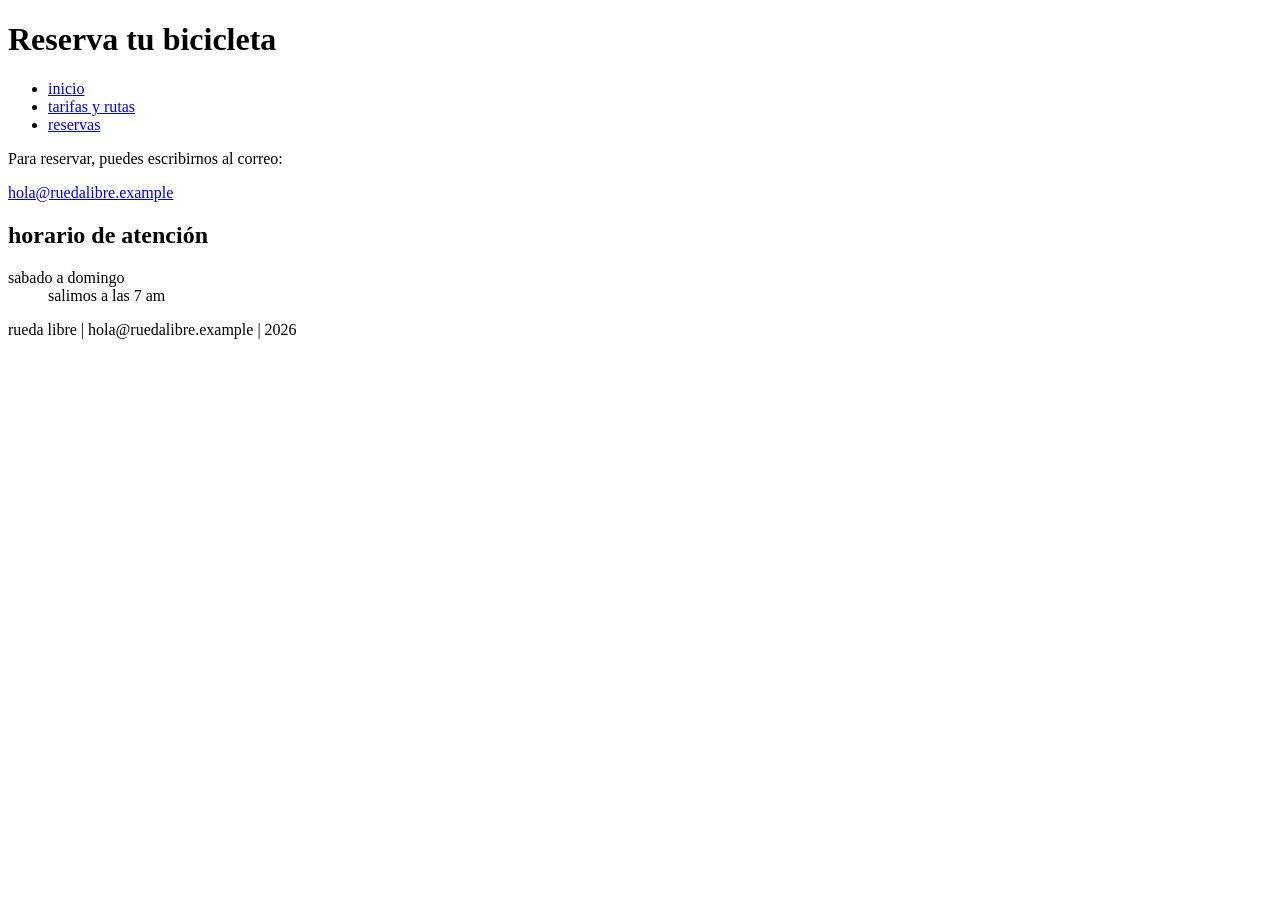
==== paginas/reservas.html @ 431dfe0e "mini retos 1 al 4: rueda libre v0.1" ====
<!DOCTYPE html>
<html lang="es">
<head>
    <meta charset="UTF-8">
    <meta name="viewport" content="width=device-width, initial-scale=1.0">
    <meta name="description" content="Información para reservar bicicletas en Rueda Libre">
    <title>Rueda Libre | Reservas</title>
</head>
<body>

    <h1>Reserva tu bicicleta</h1>

    <ul>
        <li><a href="../index.html">inicio</a></li>
        <li><a href="tarifas.html">tarifas y rutas</a></li>
        <li><a href="reservas.html">reservas</a></li>
    </ul>

    <p>Para reservar, puedes escribirnos al correo:</p>
    <p><a href="mailto:hola@ruedalibre.example">hola@ruedalibre.example</a></p>

    <h2>horario de atención</h2>

    <dl>
        <dt> sabado a domingo </dt>
          <dd>salimos a las 7 am </dd>
    </dl>

    <footer>
        <p>rueda libre | hola@ruedalibre.example | 2026</p>
    </footer>

</body>
</html>
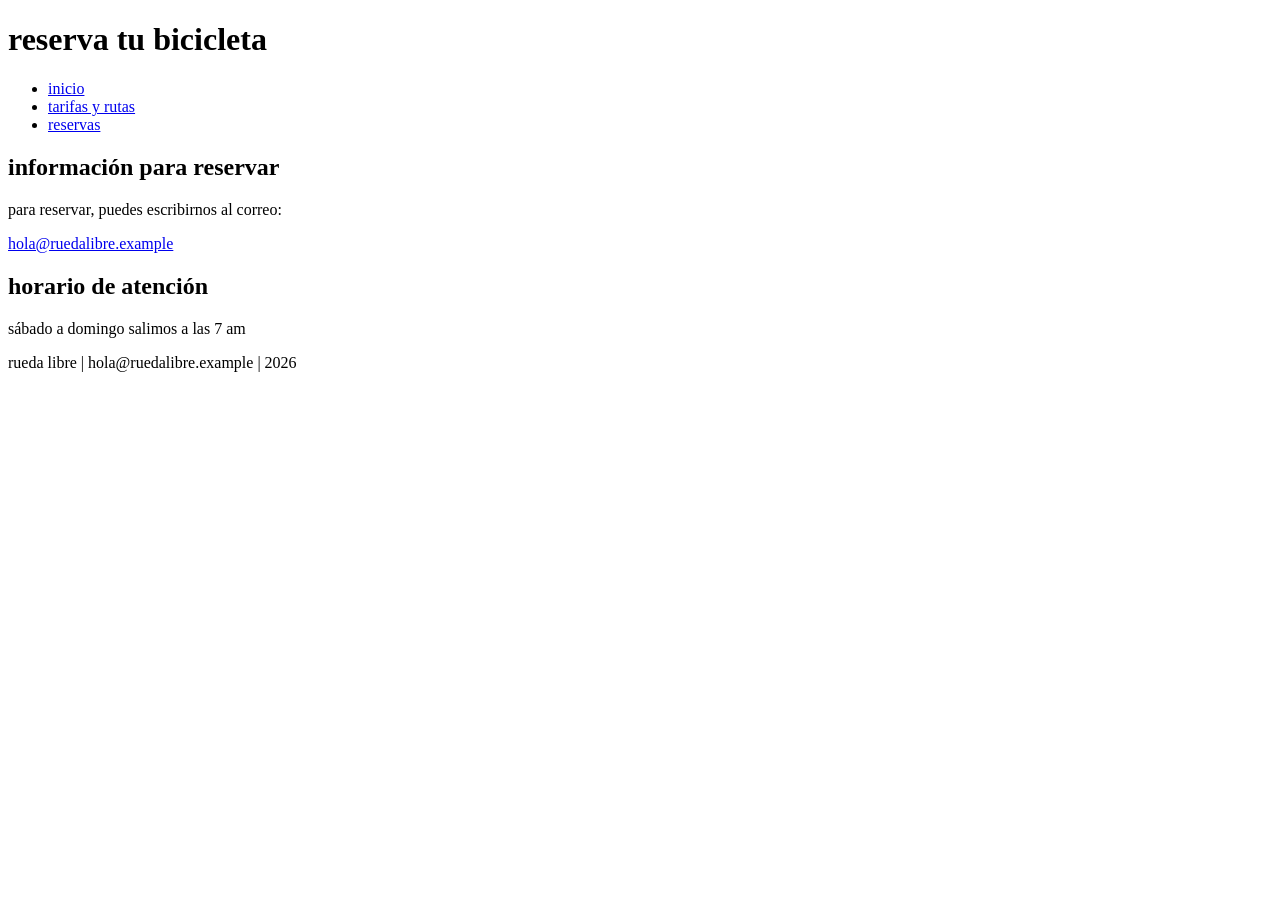
==== commit 44a6f38a: "mini reto 5 estructura semantica" ====
--- a/paginas/reservas.html
+++ b/paginas/reservas.html
@@ -1,3 +1,4 @@
+
 <!DOCTYPE html>
 <html lang="es">
 <head>
@@ -5,30 +6,46 @@
     <meta name="viewport" content="width=device-width, initial-scale=1.0">
     <meta name="description" content="Información para reservar bicicletas en Rueda Libre">
     <title>Rueda Libre | Reservas</title>
+    <link rel="stylesheet" href="../css/styles.css">
 </head>
 <body>
 
-    <h1>Reserva tu bicicleta</h1>
+    <header>
+        <h1>reserva tu bicicleta</h1>
 
-    <ul>
-        <li><a href="../index.html">inicio</a></li>
-        <li><a href="tarifas.html">tarifas y rutas</a></li>
-        <li><a href="reservas.html">reservas</a></li>
-    </ul>
+        <nav>
+            <ul>
+                <li><a href="../index.html">inicio</a></li>
+                <li><a href="tarifas.html">tarifas y rutas</a></li>
+                <li><a href="reservas.html">reservas</a></li>
+            </ul>
+        </nav>
+    </header>
 
-    <p>Para reservar, puedes escribirnos al correo:</p>
-    <p><a href="mailto:hola@ruedalibre.example">hola@ruedalibre.example</a></p>
+    <main>
+        <section>
+            <h2>información para reservar</h2>
+            <p>para reservar, puedes escribirnos al correo:</p>
+            <p><a href="mailto:hola@ruedalibre.example">hola@ruedalibre.example</a></p>
+        </section>
 
-    <h2>horario de atención</h2>
+        <aside>
+            <h2>horario de atención</h2>
 
-    <dl>
-        <dt> sabado a domingo </dt>
-          <dd>salimos a las 7 am </dd>
-    </dl>
+            <dl>
+                <dh>sábado a domingo</dh>
+                <dh>salimos a las 7 am</dh>
+            
+            </dl>
+        </aside>
+    </main>
 
     <footer>
         <p>rueda libre | hola@ruedalibre.example | 2026</p>
     </footer>
 
 </body>
-</html>
+  
+  </html>
+
+
--- a/css/styles.css
+++ b/css/styles.css
@@ -0,0 +1,18 @@
+table {
+    width: 100%;
+    border-collapse: collapse;
+}
+
+th, td {
+ border: 1px solid black;    
+    padding: 10px;
+    text-align: center;
+}
+
+th {
+ background-color: lightgray;
+}
+caption {
+    margin-bottom: 12px;
+    font-weight: bold;
+}
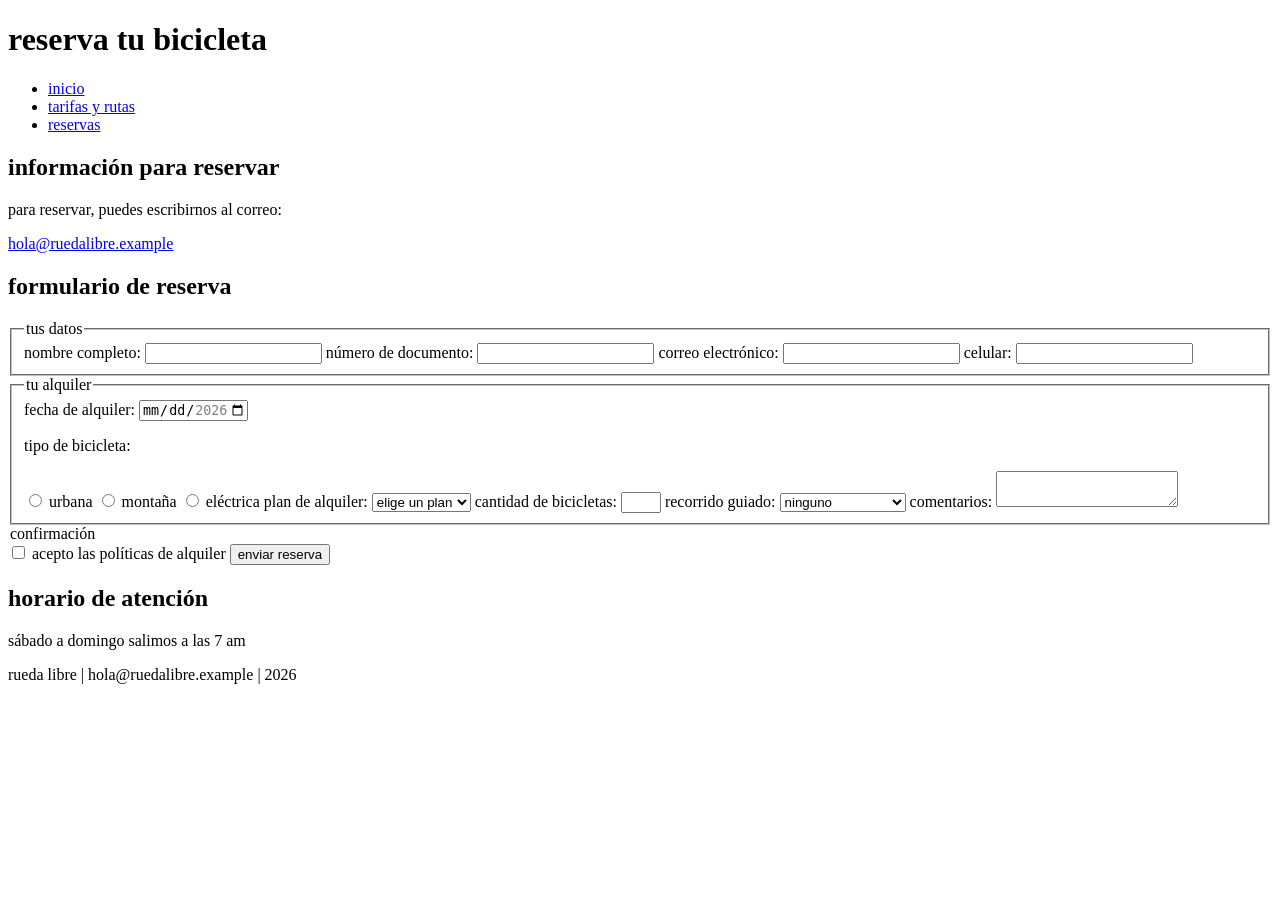
==== commit 8de920cb: "mini reto 6 formulario de reservas" ====
--- a/paginas/reservas.html
+++ b/paginas/reservas.html
@@ -28,6 +28,76 @@
             <p>para reservar, puedes escribirnos al correo:</p>
             <p><a href="mailto:hola@ruedalibre.example">hola@ruedalibre.example</a></p>
         </section>
+            
+        <h2>formulario de reserva</h2>
+
+        <form action="#" method="post">
+            <fieldset>
+                <legend>tus datos</legend>
+
+                <label for="nombre">nombre completo:</label>
+                <input type="text" id="nombre" name="nombre" required minlength="3">
+
+                <label for="documento">número de documento:</label>
+                <input type="text" id="documento" name="documento" required pattern="[0-9]{6,10}">
+
+                <label for="correo">correo electrónico:</label>
+                <input type="email" id="correo" name="correo" required>
+
+                <label for="celular">celular:</label>
+                <input type="tel" id="celular" name="celular" required pattern="3[0-9]{9}">
+            </fieldset>
+
+            <fieldset>
+                <legend>tu alquiler</legend>
+
+                <label for="fecha">fecha de alquiler:</label>
+                <input type="date" id="fecha" name="fecha" required min="2026-11-01" max="2026-12-31">
+
+                <p>tipo de bicicleta:</p>
+
+                <input type="radio" id="urbana" name="bicicleta" value="urbana" required>
+                <label for="urbana">urbana</label>
+
+                <input type="radio" id="montaña" name="bicicleta" value="montaña">
+                <label for="montaña">montaña</label>
+
+                <input type="radio" id="electrica" name="bicicleta" value="electrica">
+                <label for="electrica">eléctrica</label>
+
+                <label for="plan">plan de alquiler:</label>
+                <select id="plan" name="plan" required>
+                    <option value="">elige un plan</option>
+                    <option value="1 hora">1 hora</option>
+                    <option value="medio día">medio día</option>
+                    <option value="día completo">día completo</option>
+                </select>
+
+                <label for="cantidad">cantidad de bicicletas:</label>
+                <input type="number" id="cantidad" name="cantidad" min="1" max="6" required>
+
+                <label for="recorrido">recorrido guiado:</label>
+                <select id="recorrido" name="recorrido">
+                    <option value="ninguno">ninguno</option>
+                    <option value="río y parques">río y parques</option>
+                    <option value="sabores de barrio">sabores de barrio</option>
+                    <option value="reto las palmas">reto las palmas</option>
+                </select>
+
+                <label for="comentarios">comentarios:</label>
+                <textarea id="comentarios" name="comentarios" maxlength="300"></textarea>
+            </fieldset>
+
+                <legend>confirmación</legend>
+
+                <input type="checkbox" id="politicas" name="politicas" required>
+                <label for="politicas">acepto las políticas de alquiler</label>
+            </fieldset>
+
+            <button type="submit">enviar reserva</button>
+        </form>
+    </section>
+
 
         <aside>
             <h2>horario de atención</h2>
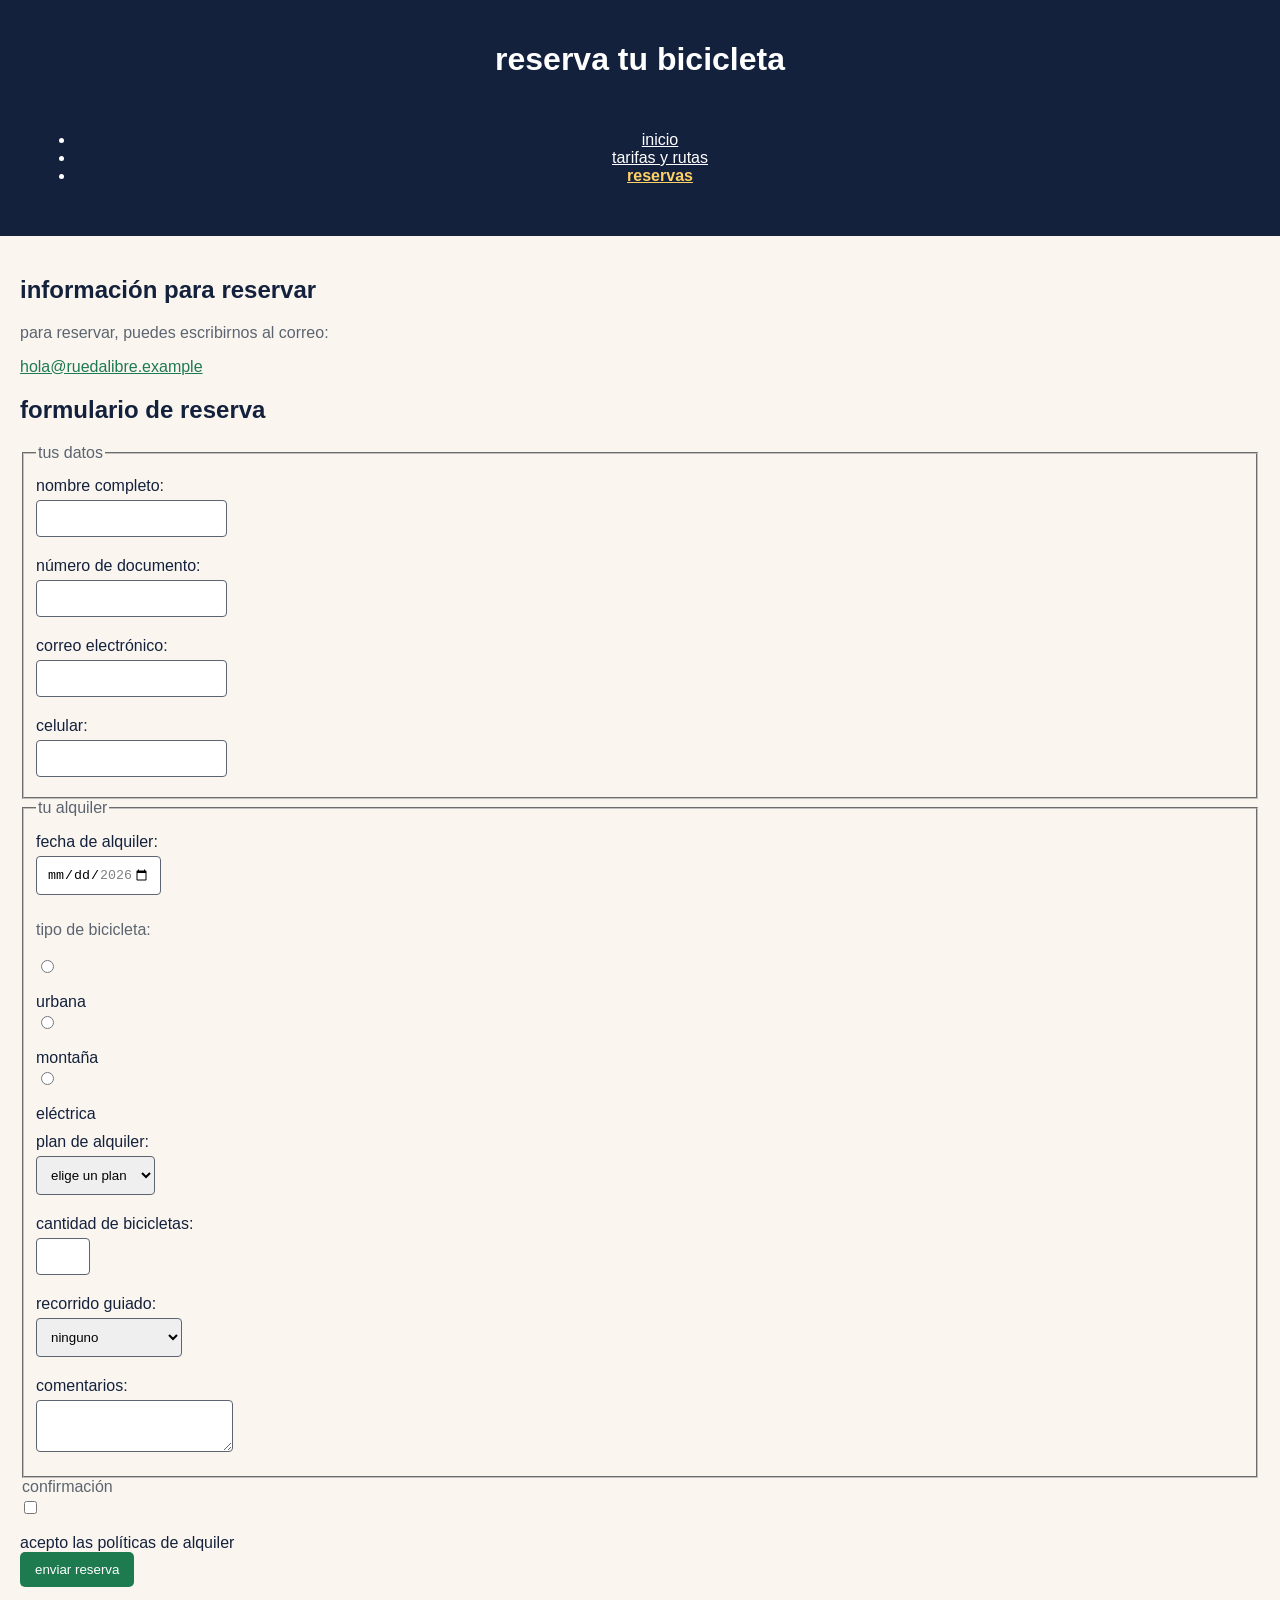
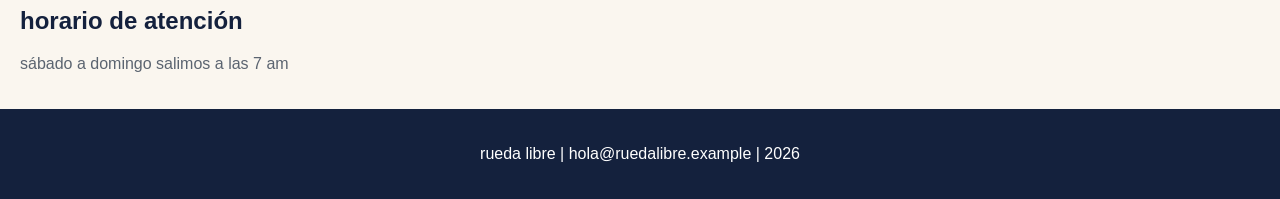
==== commit 35fd5b2f: "complete el mini reto 10" ====
--- a/paginas/reservas.html
+++ b/paginas/reservas.html
@@ -14,10 +14,10 @@
         <h1>reserva tu bicicleta</h1>
 
         <nav>
-            <ul>
+            <ul id="menu">
                 <li><a href="../index.html">inicio</a></li>
                 <li><a href="tarifas.html">tarifas y rutas</a></li>
-                <li><a href="reservas.html">reservas</a></li>
+                <li><a href="reservas.html" class="activo">reservas</a></li>
             </ul>
         </nav>
     </header>
@@ -39,13 +39,14 @@
                 <input type="text" id="nombre" name="nombre" required minlength="3">
 
                 <label for="documento">número de documento:</label>
-                <input type="text" id="documento" name="documento" required pattern="[0-9]{6,10}">
+                 <input type="text" id="documento" name="documento" required pattern="[0-9]{6,10}" title="escribe entre 6 y 10 números">
 
                 <label for="correo">correo electrónico:</label>
                 <input type="email" id="correo" name="correo" required>
 
                 <label for="celular">celular:</label>
-                <input type="tel" id="celular" name="celular" required pattern="3[0-9]{9}">
+                <input type="tel" id="celular" name="celular" required pattern="3[0-9]{9}" title="escribe 10 números y comienza por 3">
+
             </fieldset>
 
             <fieldset>
@@ -85,7 +86,8 @@
                 </select>
 
                 <label for="comentarios">comentarios:</label>
-                <textarea id="comentarios" name="comentarios" maxlength="300"></textarea>
+               <textarea id="comentarios" name="comentarios" maxlength="300"></textarea>
+
             </fieldset>
 
                 <legend>confirmación</legend>
@@ -116,6 +118,7 @@
 
 </body>
   
-  </html>
+    
+    </html>
 
 
--- a/css/styles.css
+++ b/css/styles.css
@@ -1,18 +1,138 @@
+:root{
+  --azul-oscuro: #14213D;
+    --gris-asfalto: #5B6470;
+    --verde-ruta: #1E7A4F;
+    --naranja: #F39A2B;
+    --fondo: #FAF6EF;
+}
+body {
+    font-family: Arial, sans-serif;
+    background-color: #FAF6EF;
+    color: #5B6470;
+    margin: 0;
+    padding: 0;
+}
+
+h1, h2, h3 {
+    color: #14213D;
+}
+
+
+header {
+    background-color: #14213D;
+    color: white;
+    text-align: center;
+    padding: 20px;
+}
+
+header h1 {
+    color: white;
+}
+nav {
+ background-color: #14213D;
+ padding: 15px;
+ text-align: center;
+ }
+ #menu a {
+ color: white;
+ margin: 10px;
+ }
+ #menu a:hover {
+ color: #FFD166;
+ text-decoration: underline;
+ }
+  #menu a.activo {
+ color: #FFD166;
+ font-weight: bold;
+ text-decoration: underline;
+ }
+ #menu a:focus {
+ color: #FFD166;
+ outline: 3px solid #FFD166;
+ outline-offset: 4px;
+  }
+main {
+    padding: 20px;
+}
+
+a {
+    color: #1E7A4F;
+  }
+
+button {
+    background-color: #1E7A4F;
+    color: white;
+    padding: 10px 15px;
+    border: none;
+    border-radius: 5px;
+    cursor: pointer;
+}
+
+button:hover {
+    background-color: #14213D;
+}
+
+
 table {
     width: 100%;
     border-collapse: collapse;
 }
 
 th, td {
- border: 1px solid black;    
+    border: 1px solid #5B6470;
     padding: 10px;
     text-align: center;
 }
 
 th {
- background-color: lightgray;
+    background-color: #14213D;
+    color: white;
 }
-caption {
-    margin-bottom: 12px;
-    font-weight: bold;
+
+
+img {
+    max-width: 100%;
+    height: auto;
 }
+
+
+label {
+    display: block;
+    margin-top: 10px;
+    color: #14213D;
+}
+
+input, select, textarea {
+    padding: 10px;
+    margin-top: 5px;
+    margin-bottom: 10px;
+    border: 1px solid #5B6470;
+    border-radius: 4px;
+}
+
+
+a:focus, button:focus, input:focus, textarea:focus, select:focus {
+    outline: 3px solid #F39A2B;
+}
+
+
+footer {
+    background-color: #14213D;
+    color: white;
+    text-align: center;
+    padding: 20px;
+}
+
+footer a {
+    color: white;
+}
+  @media (max-width: 600px) {
+    nav a {
+        display: block;
+        margin: 10px;
+    }
+
+    table {
+        font-size: 14px;
+    }
+}
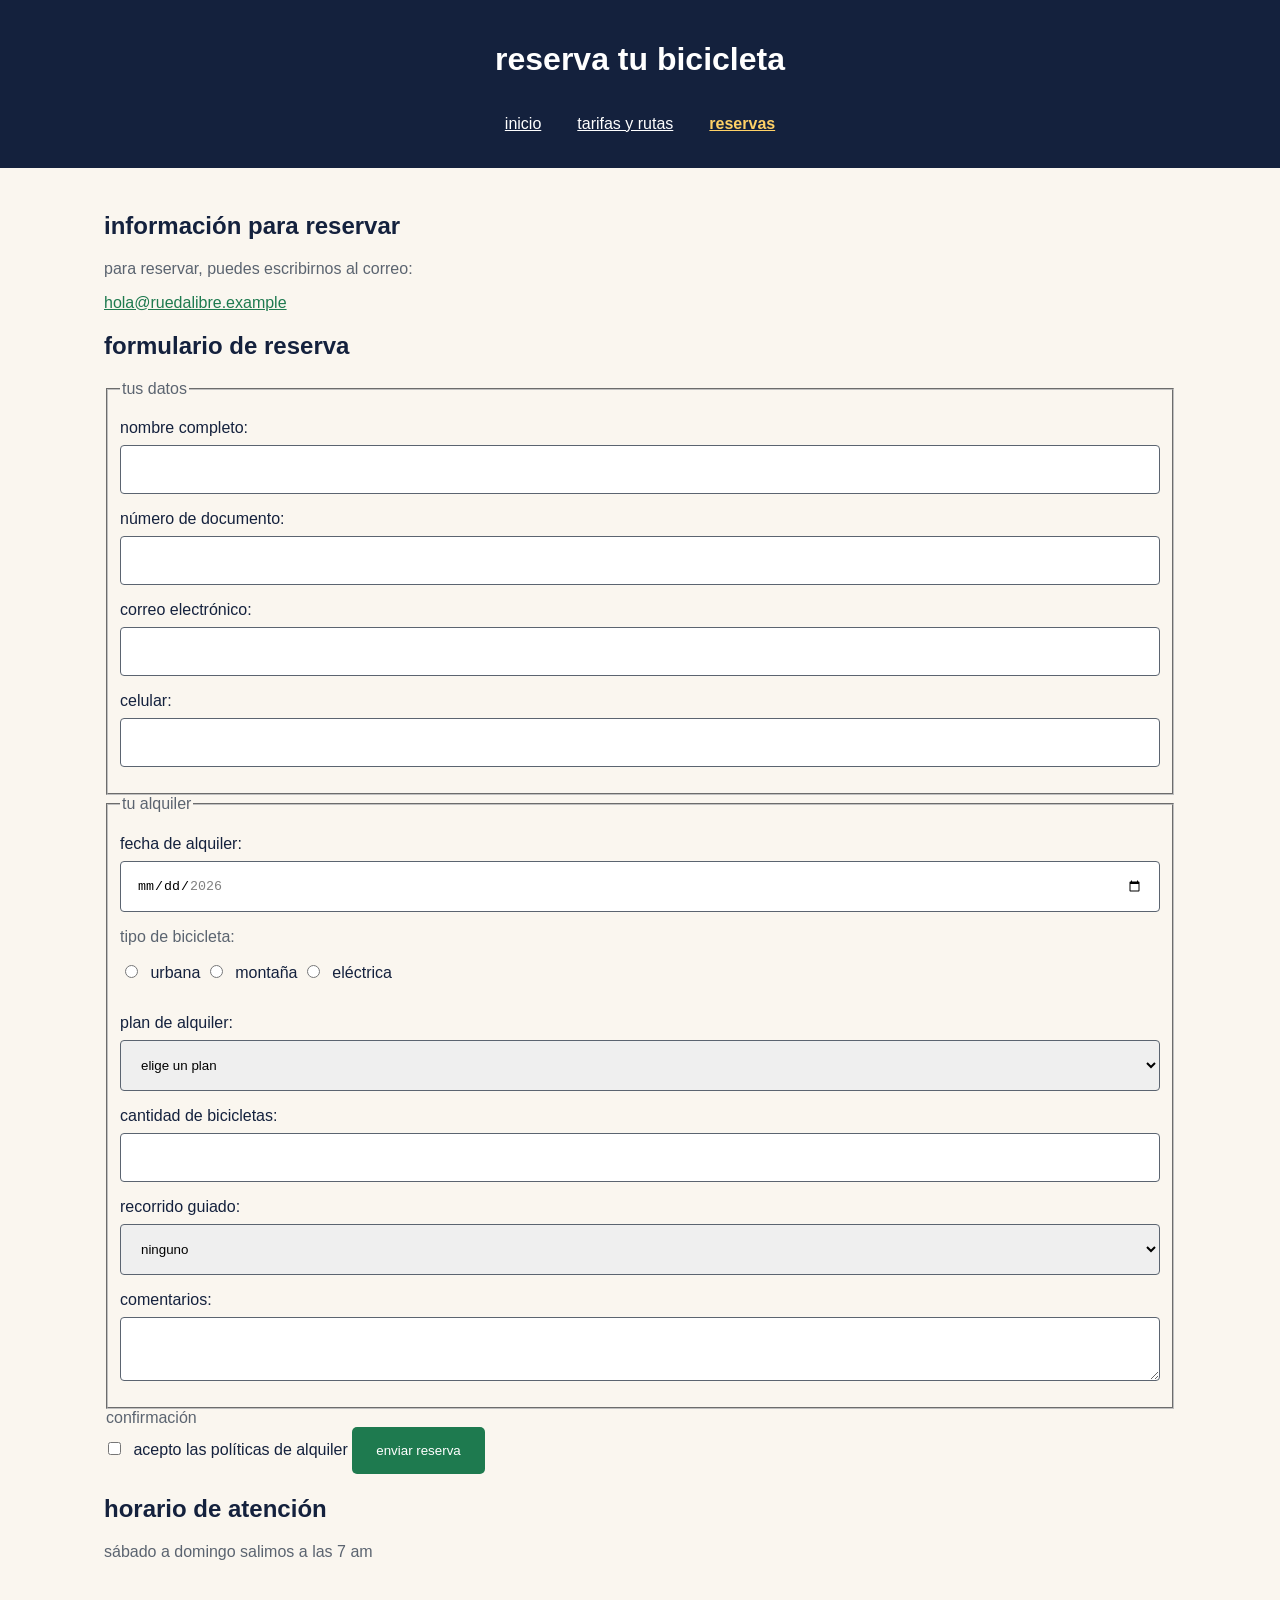
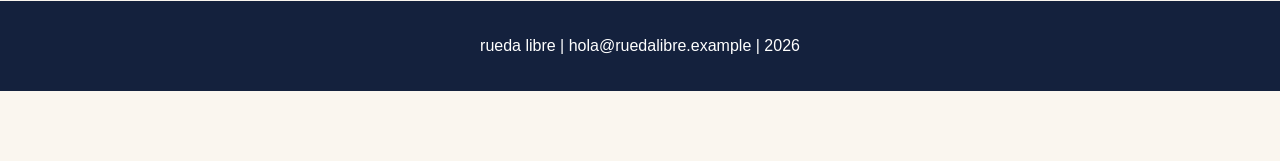
==== commit ff7e5368: "terminacion del mini reto 12 y semana 1" ====
--- a/paginas/reservas.html
+++ b/paginas/reservas.html
@@ -60,7 +60,7 @@
                 <input type="radio" id="urbana" name="bicicleta" value="urbana" required>
                 <label for="urbana">urbana</label>
 
-                <input type="radio" id="montaña" name="bicicleta" value="montaña">
+                <input type="radio" id="montaña" name="bicicleta" value="montaña"> 
                 <label for="montaña">montaña</label>
 
                 <input type="radio" id="electrica" name="bicicleta" value="electrica">
--- a/css/styles.css
+++ b/css/styles.css
@@ -1,25 +1,34 @@
-:root{
-  --azul-oscuro: #14213D;
+:root {
+    --azul-oscuro: #14213D;
     --gris-asfalto: #5B6470;
     --verde-ruta: #1E7A4F;
     --naranja: #F39A2B;
     --fondo: #FAF6EF;
-}
+    --espacio-1: 0.5rem;
+    --espacio-2: 1rem;
+    --espacio-3: 1.5rem;
+    --espacio-4: 2rem;
+}
+
+* {
+    box-sizing: border-box;
+}
+
 body {
     font-family: Arial, sans-serif;
-    background-color: #FAF6EF;
-    color: #5B6470;
+    background-color: var(--fondo);
+    color: var(--gris-asfalto);
     margin: 0;
     padding: 0;
+    padding-bottom: 70px;
 }
 
 h1, h2, h3 {
-    color: #14213D;
-}
-
+    color: var(--azul-oscuro);
+}
 
 header {
-    background-color: #14213D;
+    background-color: var(--azul-oscuro);
     color: white;
     text-align: center;
     padding: 20px;
@@ -28,96 +37,206 @@
 header h1 {
     color: white;
 }
+
 nav {
- background-color: #14213D;
- padding: 15px;
- text-align: center;
- }
- #menu a {
- color: white;
- margin: 10px;
- }
- #menu a:hover {
- color: #FFD166;
- text-decoration: underline;
- }
-  #menu a.activo {
- color: #FFD166;
- font-weight: bold;
- text-decoration: underline;
- }
- #menu a:focus {
- color: #FFD166;
- outline: 3px solid #FFD166;
- outline-offset: 4px;
-  }
+    background-color: var(--azul-oscuro);
+    padding: 15px;
+    text-align: center;
+}
+
+#menu {
+    display: flex;
+    justify-content: center;
+    flex-wrap: wrap;
+    gap: var(--espacio-2);
+    list-style: none;
+    padding: 0;
+    margin: 0;
+}
+
+#menu a {
+    color: white;
+    margin: 10px;
+}
+
+#menu a:hover,
+#menu a.activo {
+    color: #FFD166;
+    text-decoration: underline;
+}
+
+#menu a.activo {
+    font-weight: bold;
+}
+
+#menu a:focus {
+    color: #FFD166;
+    outline: 3px solid #FFD166;
+    outline-offset: 4px;
+}
+
 main {
-    padding: 20px;
+    width: 100%;
+    max-width: 70rem;
+    margin: 0 auto;
+    padding: var(--espacio-3);
+}
+
+.portada {
+    min-height: 70vh;
+}
+
+.servicios {
+    display: flex;
+    flex-wrap: wrap;
+    gap: var(--espacio-3);
+}
+
+.servicio {
+    position: relative;
+    flex: 1 1 15rem;
+    padding: var(--espacio-3);
+    border: 1px solid var(--gris-asfalto);
+    border-radius: var(--espacio-1);
+}
+
+.servicio img {
+    width: 100%;
+    height: auto;
+    display: block;
+}
+
+.etiqueta-nuevo {
+    position: absolute;
+    top: 10px;
+    right: 10px;
+    background-color: var(--naranja);
+    color: var(--azul-oscuro);
+    padding: 5px 10px;
+    border-radius: 5px;
+    font-weight: bold;
 }
 
 a {
-    color: #1E7A4F;
-  }
+    color: var(--verde-ruta);
+}
+
+.boton-reservar {
+    display: inline-block;
+    background-color: var(--verde-ruta);
+    color: white;
+    padding: var(--espacio-2) var(--espacio-3);
+    border-radius: 5px;
+    text-decoration: none;
+    font-weight: bold;
+}
+
+.boton-reservar:hover {
+    background-color: var(--azul-oscuro);
+    color: white;
+}
 
 button {
-    background-color: #1E7A4F;
-    color: white;
-    padding: 10px 15px;
+    background-color: var(--verde-ruta);
+    color: white;
+    padding: var(--espacio-2) var(--espacio-3);
     border: none;
     border-radius: 5px;
     cursor: pointer;
 }
 
 button:hover {
-    background-color: #14213D;
-}
-
+    background-color: var(--azul-oscuro);
+}
 
 table {
     width: 100%;
     border-collapse: collapse;
+    margin: var(--espacio-3) 0;
 }
 
 th, td {
-    border: 1px solid #5B6470;
-    padding: 10px;
+    border: 1px solid var(--gris-asfalto);
+    padding: var(--espacio-2);
     text-align: center;
 }
 
 th {
-    background-color: #14213D;
-    color: white;
-}
-
+    background-color: var(--azul-oscuro);
+    color: white;
+}
 
 img {
     max-width: 100%;
     height: auto;
 }
 
-
 label {
     display: block;
-    margin-top: 10px;
-    color: #14213D;
-}
-
-input, select, textarea {
-    padding: 10px;
-    margin-top: 5px;
-    margin-bottom: 10px;
-    border: 1px solid #5B6470;
+    margin-top: var(--espacio-2);
+    margin-bottom: var(--espacio-1);
+    color: var(--azul-oscuro);
+}
+
+input:not([type="radio"]):not([type="checkbox"]),
+select,
+textarea {
+    display: block;
+    width: 100%;
+    padding: var(--espacio-2);
+    margin-bottom: var(--espacio-2);
+    border: 1px solid var(--gris-asfalto);
     border-radius: 4px;
 }
 
-
-a:focus, button:focus, input:focus, textarea:focus, select:focus {
-    outline: 3px solid #F39A2B;
-}
-
+input[type="radio"],
+input[type="checkbox"] {
+    display: inline-block;
+    width: auto;
+    margin-right: 8px;
+}
+
+input[type="radio"] + label,
+input[type="checkbox"] + label {
+    display: inline-block;
+    margin-top: 0;
+    margin-bottom: var(--espacio-2);
+}
+
+a:focus,
+button:focus,
+input:focus,
+textarea:focus,
+select:focus {
+    outline: 3px solid var(--naranja);
+    outline-offset: 2px;
+}
+
+.whatsapp {
+    position: fixed;
+    right: 20px;
+    bottom: 20px;
+    background-color: var(--verde-ruta);
+    color: white;
+    padding: 12px 16px;
+    border-radius: 8px;
+    text-decoration: none;
+    font-weight: bold;
+    z-index: 1000;
+}
+
+.whatsapp:hover {
+    background-color: var(--azul-oscuro);
+    color: white;
+}
+
+.whatsapp:focus {
+    outline: 3px solid var(--naranja);
+    outline-offset: 3px;
+}
 
 footer {
-    background-color: #14213D;
+    background-color: var(--azul-oscuro);
     color: white;
     text-align: center;
     padding: 20px;
@@ -126,13 +245,15 @@
 footer a {
     color: white;
 }
-  @media (max-width: 600px) {
-    nav a {
-        display: block;
-        margin: 10px;
+
+@media (max-width: 600px) {
+    #menu {
+        flex-direction: column;
+        align-items: center;
     }
 
     table {
         font-size: 14px;
     }
 }
+
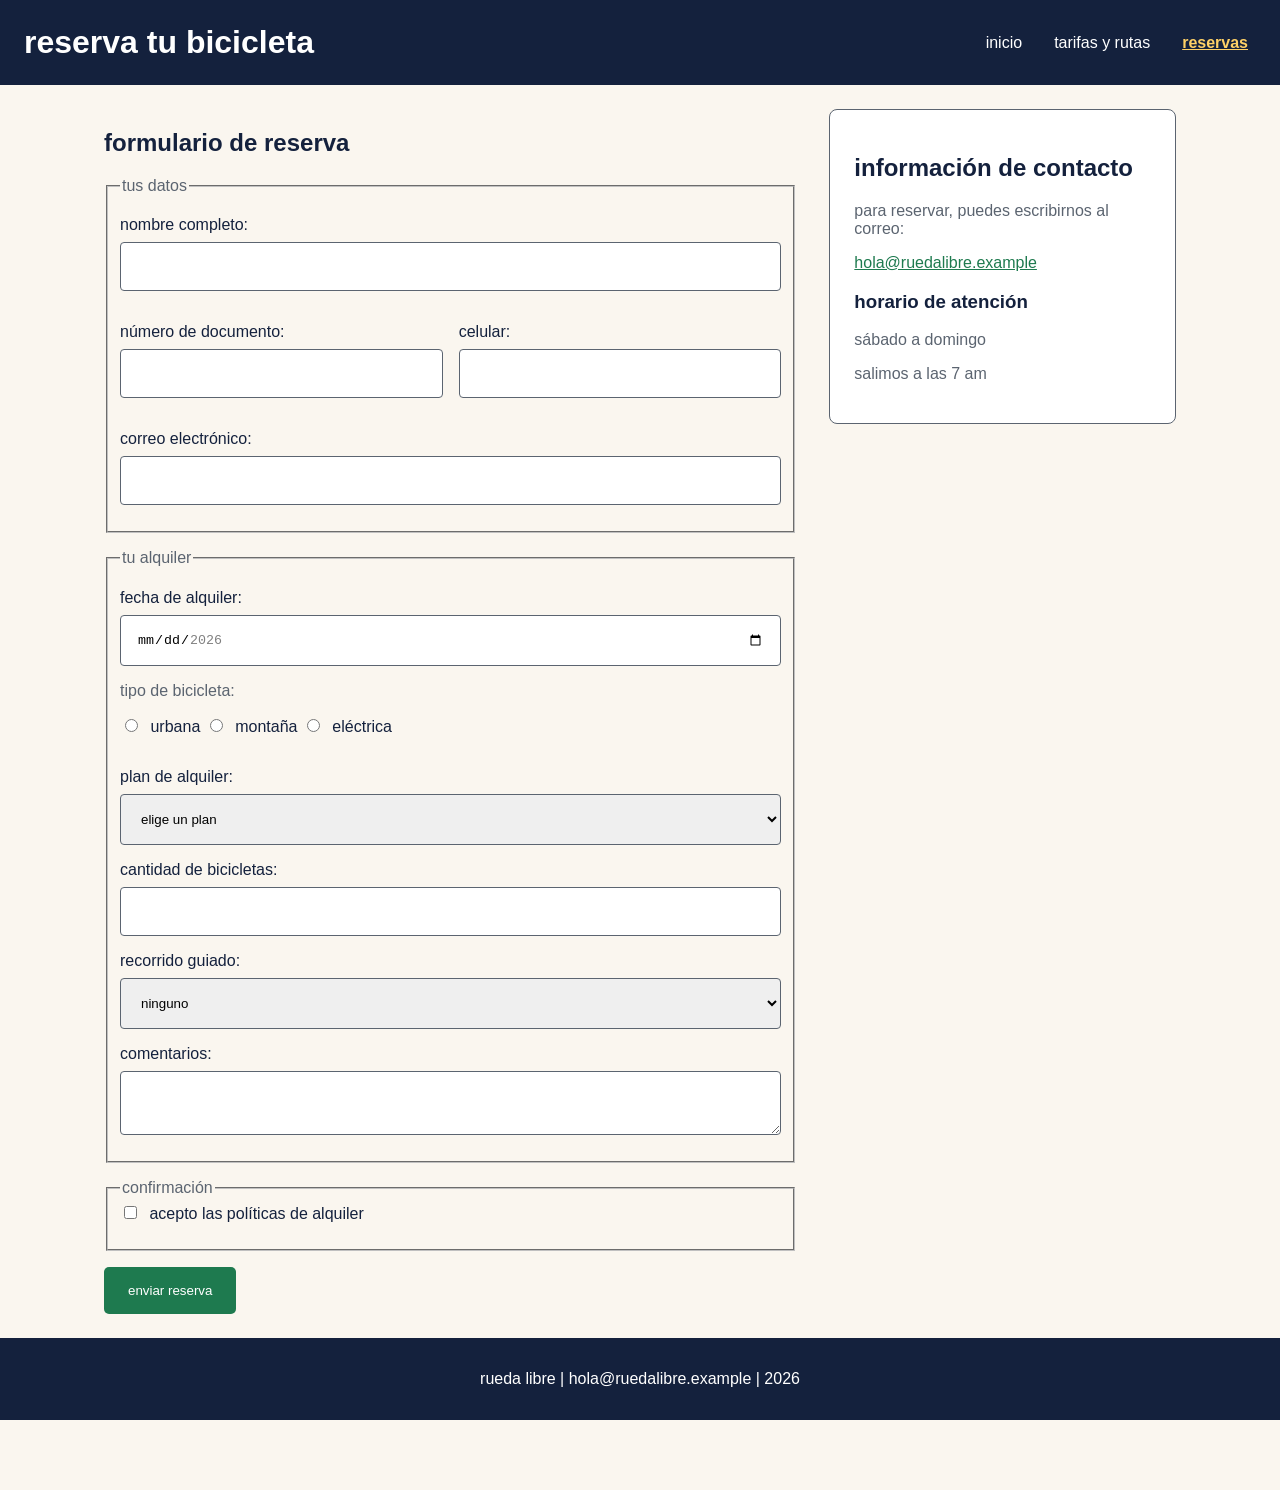
==== commit afe45eeb: "se termina el minireto 2 de la semana dos" ====
--- a/paginas/reservas.html
+++ b/paginas/reservas.html
@@ -23,93 +23,97 @@
     </header>
 
     <main>
-        <section>
-            <h2>información para reservar</h2>
-            <p>para reservar, puedes escribirnos al correo:</p>
-            <p><a href="mailto:hola@ruedalibre.example">hola@ruedalibre.example</a></p>
-        </section>
-            
-        <h2>formulario de reserva</h2>
+        <div class="reservas-layout">
 
-        <form action="#" method="post">
-            <fieldset>
-                <legend>tus datos</legend>
+            <section class="formulario">
+                <h2>formulario de reserva</h2>
 
-                <label for="nombre">nombre completo:</label>
-                <input type="text" id="nombre" name="nombre" required minlength="3">
+                <form action="#" method="post">
 
-                <label for="documento">número de documento:</label>
-                 <input type="text" id="documento" name="documento" required pattern="[0-9]{6,10}" title="escribe entre 6 y 10 números">
+                    <fieldset>
+                        <legend>tus datos</legend>
 
-                <label for="correo">correo electrónico:</label>
-                <input type="email" id="correo" name="correo" required>
+                        <label for="nombre">nombre completo:</label>
+                        <input type="text" id="nombre" name="nombre" required minlength="3">
 
-                <label for="celular">celular:</label>
-                <input type="tel" id="celular" name="celular" required pattern="3[0-9]{9}" title="escribe 10 números y comienza por 3">
+                        <div class="campos-fila">
+                            <div>
+                                <label for="documento">número de documento:</label>
+                                <input type="text" id="documento" name="documento" required pattern="[0-9]{6,10}" title="escribe entre 6 y 10 números">
+                            </div>
 
-            </fieldset>
+                            <div>
+                                <label for="celular">celular:</label>
+                                <input type="tel" id="celular" name="celular" required pattern="3[0-9]{9}" title="escribe 10 números y comienza por 3">
+                            </div>
+                        </div>
 
-            <fieldset>
-                <legend>tu alquiler</legend>
+                        <label for="correo">correo electrónico:</label>
+                        <input type="email" id="correo" name="correo" required>
+                    </fieldset>
 
-                <label for="fecha">fecha de alquiler:</label>
-                <input type="date" id="fecha" name="fecha" required min="2026-11-01" max="2026-12-31">
+                    <fieldset>
+                        <legend>tu alquiler</legend>
 
-                <p>tipo de bicicleta:</p>
+                        <label for="fecha">fecha de alquiler:</label>
+                        <input type="date" id="fecha" name="fecha" required min="2026-11-01" max="2026-12-31">
 
-                <input type="radio" id="urbana" name="bicicleta" value="urbana" required>
-                <label for="urbana">urbana</label>
+                        <p>tipo de bicicleta:</p>
 
-                <input type="radio" id="montaña" name="bicicleta" value="montaña"> 
-                <label for="montaña">montaña</label>
+                        <input type="radio" id="urbana" name="bicicleta" value="urbana" required>
+                        <label for="urbana">urbana</label>
 
-                <input type="radio" id="electrica" name="bicicleta" value="electrica">
-                <label for="electrica">eléctrica</label>
+                        <input type="radio" id="montaña" name="bicicleta" value="montaña">
+                        <label for="montaña">montaña</label>
 
-                <label for="plan">plan de alquiler:</label>
-                <select id="plan" name="plan" required>
-                    <option value="">elige un plan</option>
-                    <option value="1 hora">1 hora</option>
-                    <option value="medio día">medio día</option>
-                    <option value="día completo">día completo</option>
-                </select>
+                        <input type="radio" id="electrica" name="bicicleta" value="electrica">
+                        <label for="electrica">eléctrica</label>
 
-                <label for="cantidad">cantidad de bicicletas:</label>
-                <input type="number" id="cantidad" name="cantidad" min="1" max="6" required>
+                        <label for="plan">plan de alquiler:</label>
+                        <select id="plan" name="plan" required>
+                            <option value="">elige un plan</option>
+                            <option value="1 hora">1 hora</option>
+                            <option value="medio día">medio día</option>
+                            <option value="día completo">día completo</option>
+                        </select>
 
-                <label for="recorrido">recorrido guiado:</label>
-                <select id="recorrido" name="recorrido">
-                    <option value="ninguno">ninguno</option>
-                    <option value="río y parques">río y parques</option>
-                    <option value="sabores de barrio">sabores de barrio</option>
-                    <option value="reto las palmas">reto las palmas</option>
-                </select>
+                        <label for="cantidad">cantidad de bicicletas:</label>
+                        <input type="number" id="cantidad" name="cantidad" min="1" max="6" required>
 
-                <label for="comentarios">comentarios:</label>
-               <textarea id="comentarios" name="comentarios" maxlength="300"></textarea>
+                        <label for="recorrido">recorrido guiado:</label>
+                        <select id="recorrido" name="recorrido">
+                            <option value="ninguno">ninguno</option>
+                            <option value="río y parques">río y parques</option>
+                            <option value="sabores de barrio">sabores de barrio</option>
+                            <option value="reto las palmas">reto las palmas</option>
+                        </select>
 
-            </fieldset>
+                        <label for="comentarios">comentarios:</label>
+                        <textarea id="comentarios" name="comentarios" maxlength="300"></textarea>
+                    </fieldset>
 
-                <legend>confirmación</legend>
+                    <fieldset>
+                        <legend>confirmación</legend>
 
-                <input type="checkbox" id="politicas" name="politicas" required>
-                <label for="politicas">acepto las políticas de alquiler</label>
-            </fieldset>
+                        <input type="checkbox" id="politicas" name="politicas" required>
+                        <label for="politicas">acepto las políticas de alquiler</label>
+                    </fieldset>
 
-            <button type="submit">enviar reserva</button>
-        </form>
-    </section>
+                    <button type="submit">enviar reserva</button>
+                </form>
+            </section>
 
+            <aside class="contacto">
+                <h2>información de contacto</h2>
+                <p>para reservar, puedes escribirnos al correo:</p>
+                <p><a href="mailto:hola@ruedalibre.example">hola@ruedalibre.example</a></p>
 
-        <aside>
-            <h2>horario de atención</h2>
+                <h3>horario de atención</h3>
+                <p>sábado a domingo</p>
+                <p>salimos a las 7 am</p>
+            </aside>
 
-            <dl>
-                <dh>sábado a domingo</dh>
-                <dh>salimos a las 7 am</dh>
-            
-            </dl>
-        </aside>
+        </div>
     </main>
 
     <footer>
@@ -118,7 +122,5 @@
 
 </body>
   
-    
-    </html>
+</html>
 
-
--- a/css/styles.css
+++ b/css/styles.css
@@ -30,23 +30,28 @@
 header {
     background-color: var(--azul-oscuro);
     color: white;
-    text-align: center;
-    padding: 20px;
+    padding: var(--espacio-3);
+    display: flex;
+    justify-content: space-between;
+    align-items: center;
+    gap: var(--espacio-3);
+    flex-wrap: wrap;
 }
 
 header h1 {
     color: white;
+    margin: 0;
 }
 
 nav {
     background-color: var(--azul-oscuro);
-    padding: 15px;
     text-align: center;
 }
 
 #menu {
     display: flex;
     justify-content: center;
+    align-items: center;
     flex-wrap: wrap;
     gap: var(--espacio-2);
     list-style: none;
@@ -56,7 +61,9 @@
 
 #menu a {
     color: white;
-    margin: 10px;
+    display: block;
+    padding: var(--espacio-1);
+    text-decoration: none;
 }
 
 #menu a:hover,
@@ -68,6 +75,7 @@
 #menu a.activo {
     font-weight: bold;
 }
+
 
 #menu a:focus {
     color: #FFD166;
@@ -104,16 +112,56 @@
     width: 100%;
     height: auto;
     display: block;
+
+
+.flota {
+   margin-top: 2rem;
+   margin-bottom: 2rem;
+}
+
+.flota-grid {
+   display: grid;
+   grid-template-columns: repeat(auto-fit, minmax(220px, 1fr));
+   gap: 1.5rem;
+}
+
+.bici-card {
+   display: flex;
+   flex-direction: column;
+   justify-content: space-between;
+   padding: 1.5rem;
+   border: 1px solid #5B6470;
+   border-radius: 8px;
+   background-color: white;
+}
+
+.bici-card img {
+   width: 100%;
+   height: 180px;
+   object-fit: cover;
+}
+
+.bici-card .precio {
+   color: #1E7A4F;
+   font-weight: bold;
+}
+
+.bici-card .boton-reservar {
+   margin-top: auto;
+   text-align: center;
+}
+
+
 }
 
 .etiqueta-nuevo {
     position: absolute;
-    top: 10px;
-    right: 10px;
+    top: 5px;
+    right: 5px;
     background-color: var(--naranja);
     color: var(--azul-oscuro);
-    padding: 5px 10px;
-    border-radius: 5px;
+    padding: 3px 10px;
+    border-radius: 3px;
     font-weight: bold;
 }
 
@@ -126,7 +174,7 @@
     background-color: var(--verde-ruta);
     color: white;
     padding: var(--espacio-2) var(--espacio-3);
-    border-radius: 5px;
+    border-radius: 4px;
     text-decoration: none;
     font-weight: bold;
 }
@@ -235,17 +283,29 @@
     outline-offset: 3px;
 }
 
+
 footer {
     background-color: var(--azul-oscuro);
     color: white;
-    text-align: center;
-    padding: 20px;
-}
-
-footer a {
-    color: white;
-}
-
+    display: flex;
+    justify-content: space-around;
+    align-items: flex-start;
+    flex-wrap: wrap;
+    gap: var(--espacio-3);
+    padding: var(--espacio-3);
+}
+footer h3 {
+    color: white;
+}
+footer p {
+    margin: var(--espacio-1) 0;
+ }
+ footer a {
+    color: white;
+  }
+ .footer-bloque {
+    flex: 1 1 12rem;
+}
 @media (max-width: 600px) {
     #menu {
         flex-direction: column;
@@ -257,3 +317,92 @@
     }
 }
 
+
+.portada {
+   display: grid;
+ grid-template-columns: 1fr 1fr;
+   gap: 2rem;
+   align-items: center;
+   min-height: 30vh;
+}
+
+.portada-texto {
+   display: flex;
+   flex-direction:column;
+   justify-content:center;
+}
+
+.portada-imagen img {
+   width: 100%;
+   height: auto;
+   display: block;
+   border-radius: 8px;
+}
+
+.rutas {
+   margin-top: 2rem;
+   margin-bottom: 2rem;
+}
+
+.rutas-grid {
+   display: grid;
+   grid-template-columns: repeat(3, 1fr);
+   gap: 1.5rem;
+}
+
+.ruta-card {
+   padding: 1.5rem;
+   border: 1px solid #5B6470;
+   border-radius: 8px;
+   background-color: white;
+}
+
+.ruta-card img {
+   width: 90%;
+   height: 160px;
+   object-fit: cover;
+}
+
+.reservas-layout {
+   display: grid;
+   grid-template-columns: 2fr 1fr;
+   gap: 2rem;
+   align-items: start;
+}
+
+.formulario fieldset {
+   margin-bottom: 1rem;
+}
+
+.campos-fila {
+   display: flex;
+   gap: 1rem;
+}
+
+.campos-fila > div {
+   flex: 1;
+   min-width: 0;
+}
+
+.campos-fila input {
+   width: 100%;
+}
+
+.contacto {
+   padding: 1.5rem;
+   border: 1px solid #5B6470;
+   border-radius: 8px;
+   background-color: white;
+}
+
+@media (max-width: 600px) {
+   .portada,
+   .reservas-layout,
+   .rutas-grid {
+      grid-template-columns: 1fr;
+   }
+
+   .campos-fila {
+      flex-direction: column;
+   }
+}
